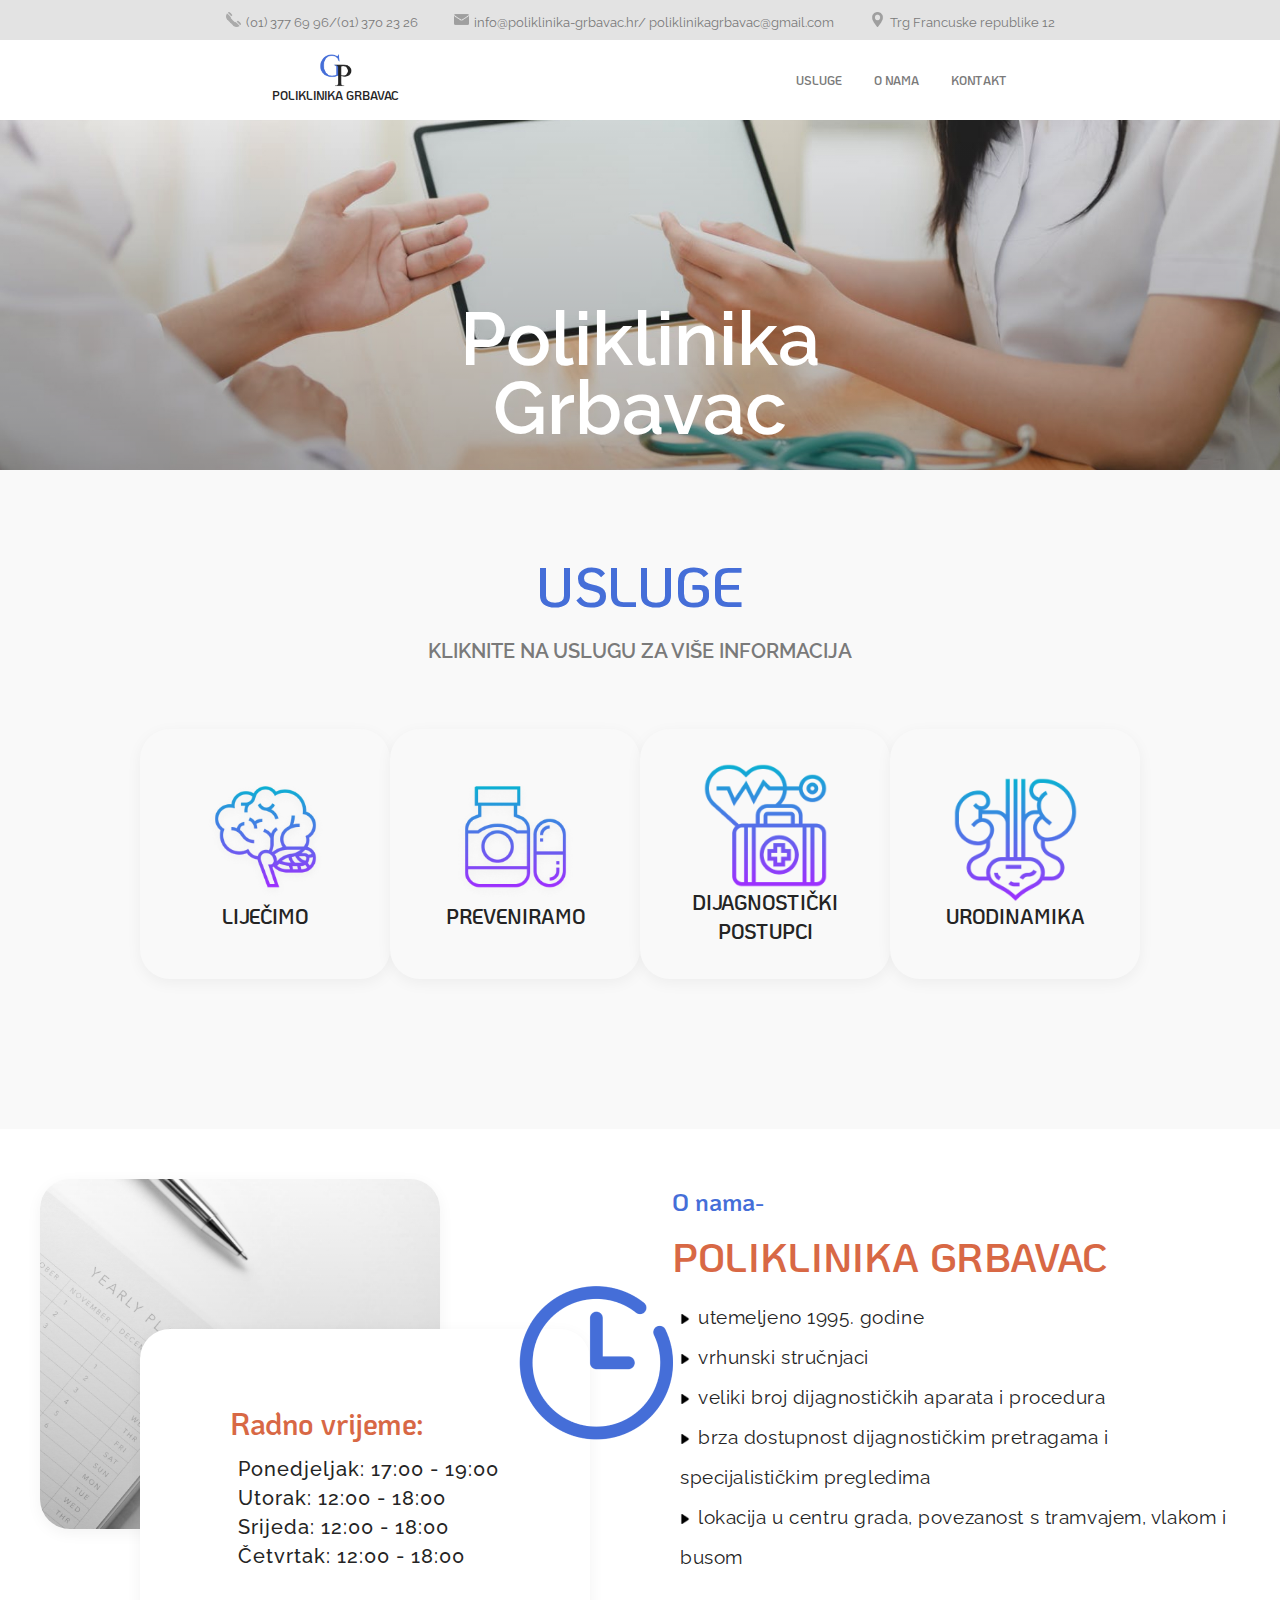
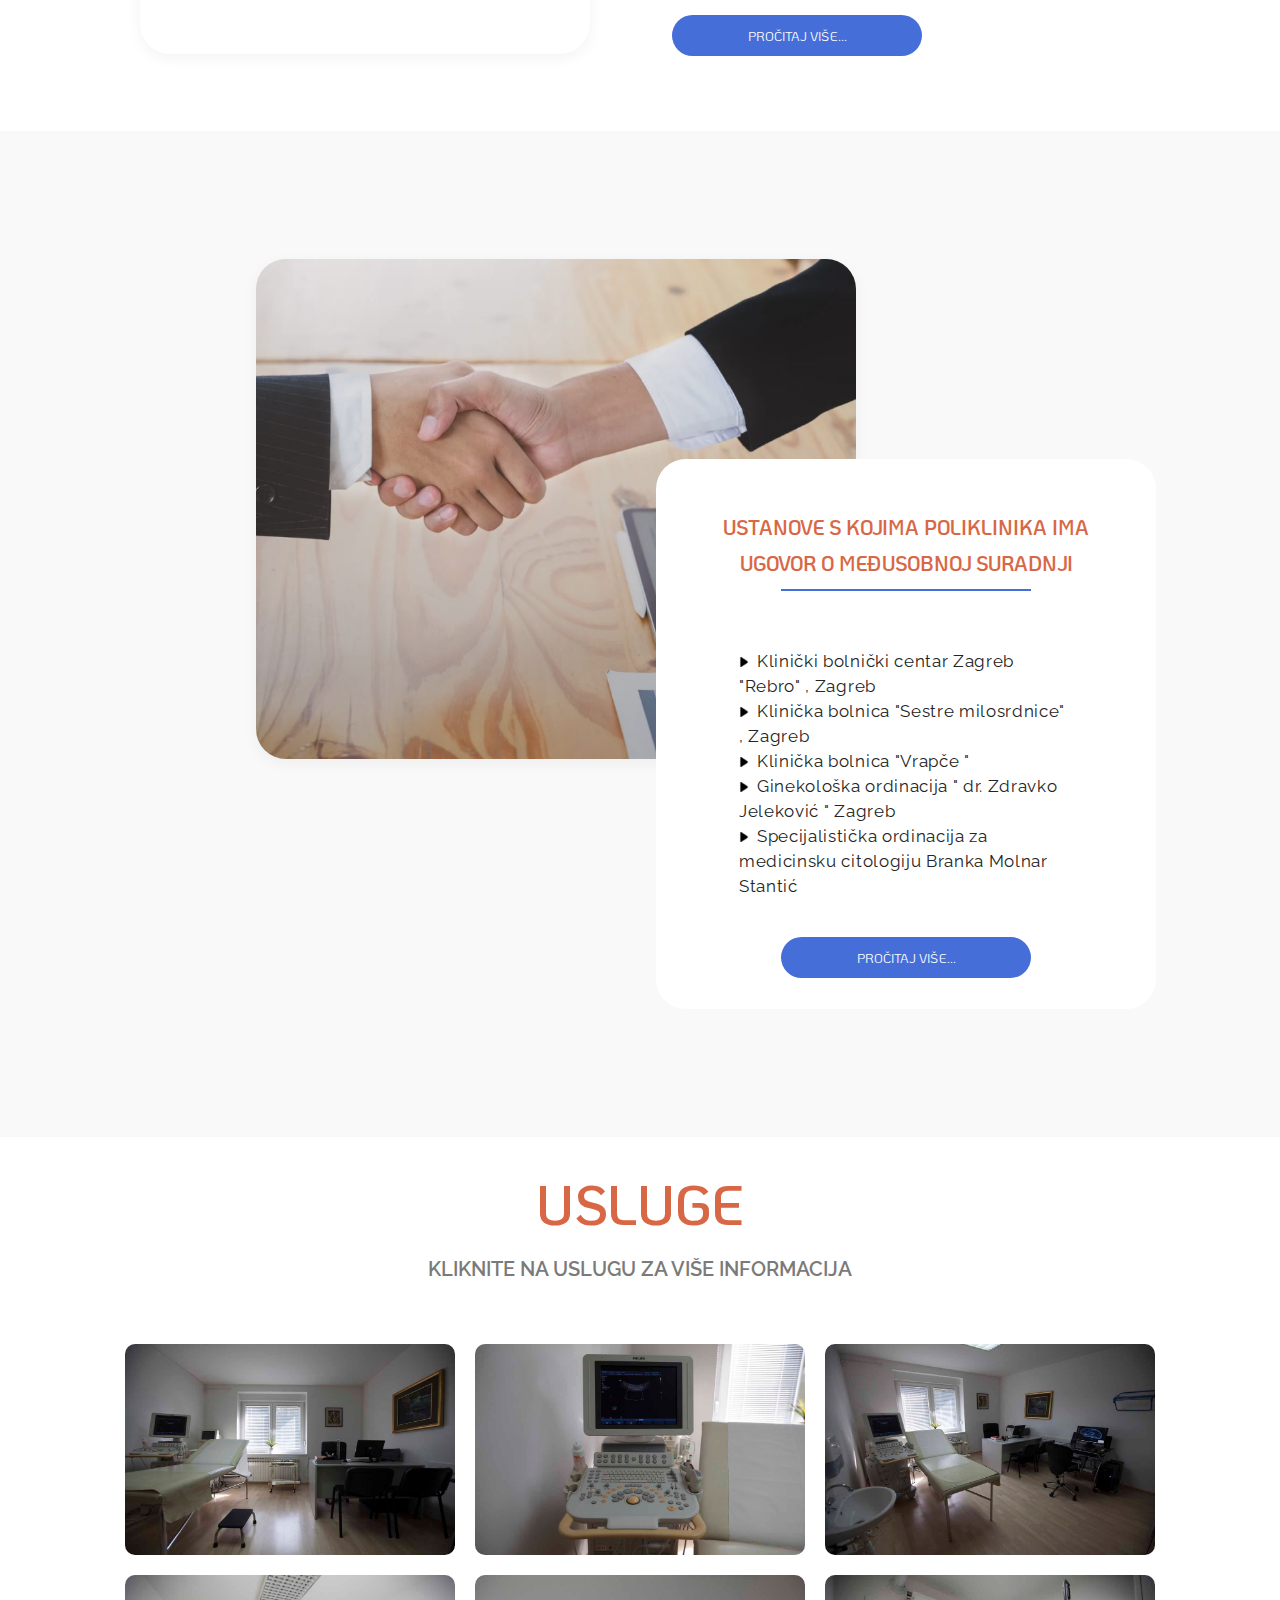
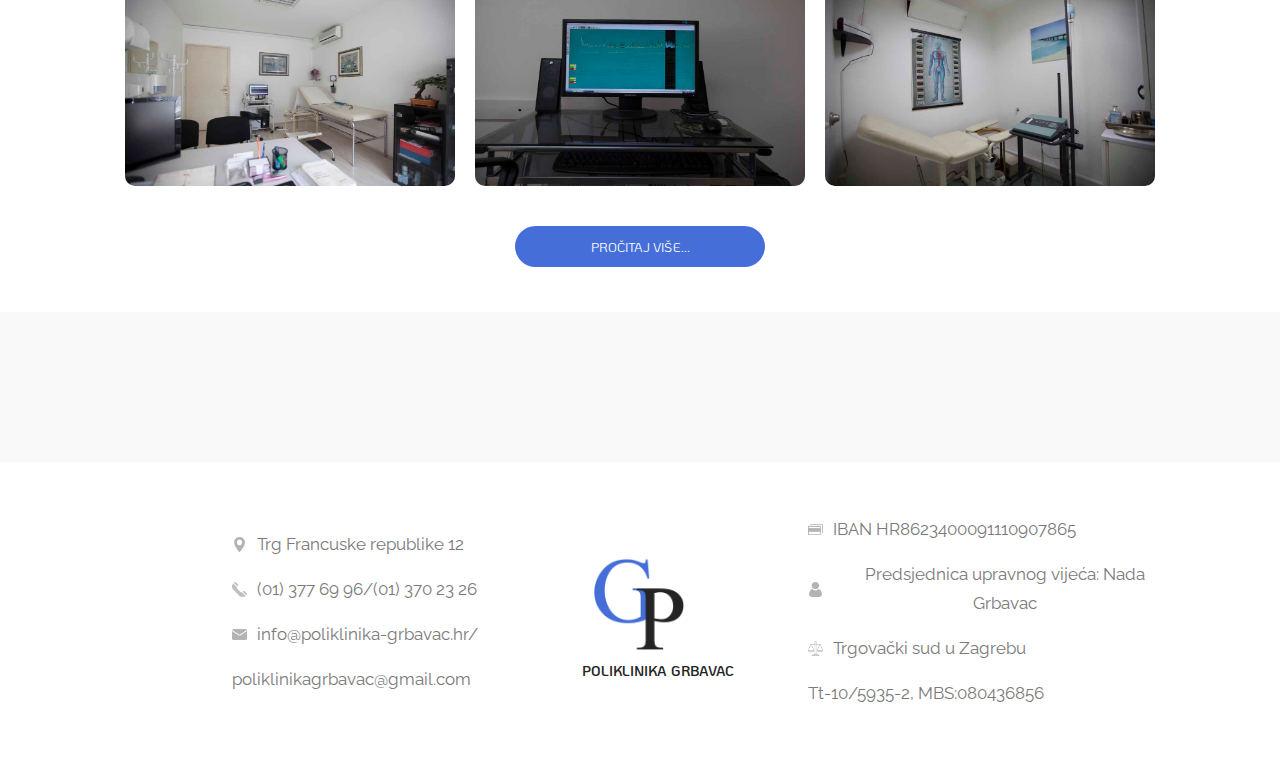
==== index.html @ a42f1a09 "Cijela web stranica" ====
<!DOCTYPE html>
<html>
<head>
	<title>Poliklinika Grbavac</title>
	<meta charset="UTF-8">
    <link rel="stylesheet" type="text/css" href="css/style.css">
    <link rel="shortcut icon" type="image/png" href="slike/ikone/logocolor.png">
    <meta name="viewport" content="width=device-width, initial-scale=1.0">
    <meta http-equiv="X-UA-Compatible" content="ie=edge">
</head>
<body>
	<div class="container">
		<div class="infonav">
		  <p><img src="slike/ikone/phone.png">(01) 377 69 96/(01) 370 23 26</p>
		  <p><img src="slike/ikone/mail.png">info@poliklinika-grbavac.hr/ poliklinikagrbavac@gmail.com</p>
		  <p><img src="slike/ikone/lokacija.png">Trg Francuske republike 12</p>
		</div>

		<div id="navbar" class="navbar">
			<div class="middle">
				<a class="left" href="index.html"><img src="slike/ikone/logocolor.png"></br>POLIKLINIKA GRBAVAC</a>
				<div class="begone">
					<a class="right" href="Kontakt.php">KONTAKT</a>
					<a class="right" href="O nama.html">O NAMA</a>
					<a class="right" href="Usluge.html">USLUGE</a>
				</div>
				<div id="hamburger">
				<a onclick="openNav()">&#9776;</span></a>
			</div>
		  	</div>
		</div>

		<div id="myNav" class="overlay">
			<a href="javascript:void(0)" class="closebtn" onclick="closeNav()">&times;</a>
			<div class="overlay-content">
				<a class="down" href="Usluge.html">USLUGE</a>
				<a class="down" href="O nama.html">O NAMA</a>
				<a class="down" href="Kontakt.html">KONTAKT</a>

				<div class="infonav-mob">
					<p><img src="slike/ikone/phone.png">(01) 377 69 96/(01) 370 23 26</p>
					<p><img src="slike/ikone/mail.png">info@poliklinika-grbavac.hr/ poliklinikagrbavac@gmail.com</p>
					<p><img src="slike/ikone/lokacija.png">Trg Francuske republike 12</p>
				</div>
			</div>
		</div>


		<div class="header">
			<p> Poliklinika</br> Grbavac</p>
		</div>

		<div class="usluge">
			<div class="text1">
			<h3>USLUGE</h3>
			<h2> KLIKNITE NA USLUGU ZA VIŠE INFORMACIJA</h2>
			</div>
			<div class="usluge-boxes">
				<a href="Usluge.html">
					<div class="box1 lijecimo toggle">
						<img src="slike/ikone/mozak.png">
						<h1>LIJEČIMO</h1>
					</div>
				</a>
				<a href="Usluge.html">
					<div class="box1 preveniramo toggle2">
						<img src="slike/ikone/lijek.png">
						<h1>PREVENIRAMO</h1>
					</div>
				</a>
				<a href="Usluge.html">
					<div class="box1 dpostupci toggle3">
						<img src="slike/ikone/srce.png">
						<h1>DIJAGNOSTIČKI</br> POSTUPCI</h1>
					</div>
				</a>
				<a href="Usluge.html">
					<div class="box1 urodinamika toggle4">
						<img src="slike/ikone/mjehur.png">
						<h1>URODINAMIKA</h1>
					</div>
				</a>
			</div>
		</div>

		<div class="onama">
			<div class="boxo-left">
				<div class="slikao">
				</div>
				<div class="texto">
					<h2>Radno vrijeme:</h2>
					<p>Ponedjeljak: 17:00 - 19:00</br>
						Utorak: 12:00 - 18:00</br>
						Srijeda: 12:00 - 18:00</br>
						Četvrtak: 12:00 - 18:00
					</p>

				</div>
				<div class="ikonao">
					<img src="slike/ikone/sat.png">
				</div>
			</div>

			<div class="boxo-right">
				<h2>O nama-</h2>
				<h3>POLIKLINIKA GRBAVAC</h3>
				<p> <img src="slike/lista.png">utemeljeno 1995. godine </br>
					<img src="slike/lista.png">vrhunski stručnjaci </br>
					<img src="slike/lista.png">veliki broj dijagnostičkih aparata i procedura </br>
					<img src="slike/lista.png">brza dostupnost dijagnostičkim pretragama i specijalističkim pregledima </br>
					<img src="slike/lista.png">lokacija u centru grada, povezanost s tramvajem, vlakom i busom
				</p>
				<a href="O nama.html"><button type="button" class="button">PROČITAJ VIŠE...</button></a>

			</div>
		</div>

		<div class="ustanove">
			<div class="slikau">
			</div>

			<div class="textu">
				<h3>USTANOVE S KOJIMA POLIKLINIKA IMA UGOVOR O MEĐUSOBNOJ SURADNJI</h3>
				<hr>
				<p> <img src="slike/lista.png">Klinički bolnički centar Zagreb "Rebro" , Zagreb </br>
					<img src="slike/lista.png">Klinička bolnica "Sestre milosrdnice" , Zagreb </br>
					<img src="slike/lista.png">Klinička  bolnica  "Vrapče " </br>
					<img src="slike/lista.png">Ginekološka ordinacija " dr. Zdravko Jeleković " Zagreb</br>
					<img src="slike/lista.png">Specijalistička ordinacija za medicinsku citologiju Branka Molnar Stantić</br>
				</p>
				<div class="odi">
				<a href="O nama.html#anustanove"><button type="button" class="button">PROČITAJ VIŠE...</button></a>
				</div>
			</div>
		</div>

		<div class="galerija">
			<div class="textg">
			<h3>USLUGE</h3>
			<h2>KLIKNITE NA USLUGU ZA VIŠE INFORMACIJA</h2>
			</div>
			<div class="slikeg">
				<img src="slike/1.jpg">
				<img src="slike/2.jpg">
				<img src="slike/3.jpg">
				<img src="slike/4.jpg">
				<img src="slike/5.jpg">
				<img src="slike/6.jpg">
			</div>
			<div class="buttong">
				<a href="O nama.html#anchor1"><button type="button" class="button">PROČITAJ VIŠE...</button></a>
			</div>
		</div>


		<div class="footer">
			<div class="empty"></div>
			<div class="fottext1">
				<p><img src="slike/ikone/lokacija.png">Trg Francuske republike 12</p>
				<p><img src="slike/ikone/phone.png">(01) 377 69 96/(01) 370 23 26 </p>
				<p><img src="slike/ikone/mail.png">info@poliklinika-grbavac.hr/</p>
				<p>poliklinikagrbavac@gmail.com </p>
			</div>
			<div class="fotlogo">
				<img src="slike/ikone/logocolor.png">
				<h2>POLIKLINIKA GRBAVAC</h2>
			</div>
			<div class="fottext2">
				<p><img src="slike/ikone/kartica.png">IBAN  HR8623400091110907865 </p>
				<p><img src="slike/ikone/osoba.png">Predsjednica upravnog vijeća: Nada Grbavac </p>
				<p><img src="slike/ikone/vaga.png">Trgovački sud u Zagrebu</p>
				<p>Tt-10/5935-2, MBS:080436856 </p>
			</div>
		</div>

	</div>

	<script src="js/js.js"></script>
</body>
</html>
---- css/style.css ----
@import url('https://fonts.googleapis.com/css?family=KoHo:600|Raleway:400,500,600&display=swap');


/* http://meyerweb.com/eric/tools/css/reset/ 
   v2.0 | 20110126
   License: none (public domain)
*/


html, body, div, span, applet, object, iframe,
h1, h2, h3, h4, h5, h6, p, blockquote, pre,
a, abbr, acronym, address, big, cite, code,
del, dfn, em, img, ins, kbd, q, s, samp,
small, strike, strong, sub, sup, tt, var,
b, u, i, center,
dl, dt, dd, ol, ul, li,
fieldset, form, label, legend,
table, caption, tbody, tfoot, thead, tr, th, td,
article, aside, canvas, details, embed, 
figure, figcaption, footer, header, hgroup, 
menu, nav, output, ruby, section, summary,
time, mark, audio, video {
	margin: 0;
	padding: 0;
	border: 0;
	font-size: 100%;
	font: inherit;
	vertical-align: baseline;
}
/* HTML5 display-role reset for older browsers */
article, aside, details, figcaption, figure, 
footer, header, hgroup, menu, nav, section {
	display: block;
}
body {
	line-height: 1;
}
ol, ul {
	list-style: none;
}
blockquote, q {
	quotes: none;
}
blockquote:before, blockquote:after,
q:before, q:after {
	content: '';
	content: none;
}
table {
	border-collapse: collapse;
	border-spacing: 0;
}

*{
    box-sizing:border-box;
}

h1, h2, h3, h4{
    font-family: 'Bitter', serif;
}

body{
    font-family: 'Roboto', sans-serif; 
    background-color: #F9F9F9;
}

html{
	cursor: url("../slike/ikone/cursornar.png"),auto;
	min-height:100%;
	scroll-behavior: smooth !important;

}

.container{
	margin: 0 auto;
	width:100%;
	background-color: #F9F9F9;
	max-width: 2200px;
}

.infonav {
	overflow: hidden;
	background-color: #E3E3E3;
	height:40px;
	text-align:center;
	padding-top:5px;
	display:flex;
	flex-direction:row;
	justify-content: center;
	align-items:center;

}

.infonav p {
	float: center;
	color: #7A7A7A;
	text-align: center;
	text-decoration: none;
	font-family: Raleway;
	font-style: normal;
	font-weight: normal;
	font-size: 13px;
	line-height: 21px;
	margin-right:10px;
}
.infonav img{
	width:15px;
	height:15px;
	margin-right:5px;
	margin-left:10px;
}


#navbar {
	overflow: hidden;
	background-color: #FFFF;
	height: 80px;
	display:flex;
	flex-direction:row;
	justify-content: center;
}

#navbar img{
	width: 40px;
	height:40px;
}

#navbar a {
	float: right;
	display: block;
	color: #7A7A7A;
	text-align: center;
	padding: 10px 16px;
	text-decoration: none;
	font-size: 12px;
	font-family: KoHo;
	font-style: normal;
	font-weight: 600;
	line-height: 21px;

}
#navbar .left{
	float:left;
	color: #242424;
	font-family: KoHo;
	font-style: normal;
	font-weight: 600;
	font-size: 12px;
	line-height: 10px;
	margin:auto;
}
#navbar .right{
padding-top: 30px;
}

#navbar a:hover {
  color: black;
}

#navbar a.active {
  background-color: #4CAF50;
  color: white;
}

.icon {
  display: none;
  color:black;
}

.sticky {
  position: fixed;
  top: 0;
  width: 100%;
  z-index: 4;
}

.middle{
	width:60%;
	justify-content:center;
}

	.overlay {
	height: 100%;
	width: 100%;
	display: none;
	position: fixed;
	z-index: 5;
	top: 0;
	left: 0;
	background-color: rgb(255,255,255, 0.9);
}

.overlay-content {
	position: relative;
	top: 15%;
	width: 100%;
	text-align: center;
	margin-top: 30px;
}

.overlay-content a, p {
	padding: 8px;
	text-decoration: none;
	color: rgb(0, 0, 0, 0.8);
	display: block;
	transition: 0.3s;
	font-family: KoHo;
	font-style: normal;
	font-weight: 600;
	text-align: center;
}

.down{
	font-size: 35px;
	line-height: 35px;
}

.up{
	margin-bottom: 30px;
	font-size: 15px;
	line-height: 35px;

}
.infonav-mob{
	width:60%;
	position: absolute;
	top: 250px;
	right: 50px;
	text-align: left;
}
.infonav-mob p{
	float: center;
	color: #7A7A7A;
	text-align: left;
	text-decoration: none;
	font-family: Raleway;
	font-style: normal;
	font-weight: normal;
	font-size: 13px;
	line-height: 15px;
	margin-right:10px;
}

.infonav-mob img{
	width: 15px;
	height: 15px;
}

.overlay img{
	width:40px;
	height:40px;
}


.overlay a:hover, .overlay a:focus {
	color: rgb(0, 0, 0, 1);
}

.overlay .closebtn {
	position: absolute;
	top: 20px;
	right: 45px;
	font-size: 30px;
	color: rgb(0, 0, 0, 0.8);
}

.overlay .hamburger {
	position: absolute;
	top: 20px;
	right: 45px;
	font-size: 60px;
}

#hamburger{
	display:none;
}


.header{
	display: flex;
	height:350px;
	background-repeat: no-repeat;
	background-position: center;
	background-size: cover;
	background-image: linear-gradient(rgba(255,0,0,0), rgba(0, 0, 0, 0.25)), url("../slike/header.jpg");
	justify-content:center;
}

.header p{
	display: flex;
	font-family: Raleway;
	font-style: normal;
	font-weight: 600;
	font-size: 75px;
	line-height: 92.5%;
	/* or 93px */
	align-items:flex-end;
	text-align: center;
	color: #FFFFFF;
	margin-bottom: 20px;
}

.box1{
	display:flex;
	flex-direction: column;
	justify-content: center;
	width:250px;
	height: 250px;
	background-color: #F9F9F9;
	background: #F9F9F9;
	box-shadow: 0px 4px 15px rgba(0, 0, 0, 0.05);
	border-radius: 30px; 
	align-items: center;
	transition: transform .2s;
}

.box1:hover {
  -ms-transform: scale(1.3); /* IE 9 */
  -webkit-transform: scale(1.3); /* Safari 3-8 */
  transform: scale(1.3); 
}
.usluge-boxes{
	display:flex;
	flex-direction:row;
	justify-content: center;
	flex-wrap: wrap;
}
.text1{
	width:90%;
	margin: 5%	auto;
	max-width:1100px;
	display:flex;
	flex-direction: column;
	text-align: center;

}
.usluge h3{
	font-family: KoHo;
	font-style: normal;
	font-weight: 600;
	font-size: 55px;
	line-height: 104px;
	color: #456ED8;
}

.usluge h2{
	font-family: Raleway;
	font-style: normal;
	font-weight: 600;
	font-size: 20px;
	line-height: 137%;
	color: #7A7A7A;
}

.usluge img{
	width:125px;
	height:125px;
}

.usluge h1{
	font-family: KoHo;
	font-style: normal;
	font-weight: 600;
	font-size: 20px;
	line-height: 29px;
	color: #242424;
	text-align: center;
}

.onama{
	display:flex;
	flex-direction:row;
	justify-content: center;
	background-color: #FFFF;
	margin-top:150px;
	padding-top:50px;
	padding-bottom:45px; 
	flex-wrap: wrap;
}

.boxo-left{
	display:grid;
	grid-template-columns: 100px 300px 75px 75px 75px;
	grid-template-rows: 100px 50px 200px 125px;
	width:50%;
	text-align: right;
	float:center;
	justify-content: center;
}

.slikao{
	display:grid;
	background-repeat: no-repeat;
	background-position: center;
	background-size: cover;
	background-image: linear-gradient(rgba(255,0,0,0), rgba(0, 0, 0, 0.20)), url("../slike/slikao.png");
	grid-column-start: 1;
	grid-column-end: 3;
	grid-row-start: 1;
	grid-row-end: 4;
	z-index: 1;
	border-radius: 30px; 
	box-shadow: 0px 4px 15px rgba(0, 0, 0, 0.05);
}

.texto{
	display:grid;
	grid-column-start: 2;
	grid-column-end: 5;
	grid-row-start: 3;
	grid-row-end: 5;
	z-index: 2;
	background-color: #FFFF;
	border-radius: 30px; 
	box-shadow: 0px 4px 15px rgba(0, 0, 0, 0.05);
	text-align: center;

}
.texto h2{
	font-family: KoHo;
	font-style: normal;
	font-weight: 600;
	font-size: 30px;
	line-height: 10px;
	color: #D86845;
	margin-top: 20%;
	text-align: left;
	margin-left:20%;
}

.texto p{
	font-family: Raleway;
	font-style: normal;
	font-weight: 500;
	font-size: 20px;
	line-height: 29px;
	letter-spacing: 0.05em;
	color: #242424;
	text-align: left;
	margin-left:20%;
	margin-bottom:13%;
}

.ikonao{
	display:grid;
	grid-column-start: 4;
	grid-column-end: 6;
	grid-row-start: 2;
	grid-row-end: 4;
	z-index: 3;
}

.boxo-right{
	width:45%;

}

.boxo-right p{
	font-family: Raleway;
	font-style: normal;
	font-weight: normal;
	text-align: left;
	font-size: 19px;
	line-height: 40px;
	/* or 200% */
	letter-spacing: 0.03em;
	color: #242424;
}

.boxo-right h2{
	font-family: KoHo;
	font-style: normal;
	font-weight: 600;
	font-size: 25px;
	line-height: 45px;
	color: #456ED8;
}

.boxo-right h3{
	font-family: KoHo;
	font-style: normal;
	font-weight: 600;
	font-size: 40px;
	line-height: 65px;
	color: #D86845;

}

.boxo-right img{
	width:10px;
	height:10px;
	margin-right:8px;
}

.usluge a{
	text-decoration: none;
}

.button{
	background-color: #456ED8;
	width: 250px;
	border-radius: 50px;
	border: none;
	color: white;
	padding: 8px 10px;
	text-align: center;
	text-decoration: none;
	display: inline-block;
	font-size: 16px;
	margin: 30px auto;
	cursor: pointer;
	font-family: KoHo;
	font-style: normal;
	font-weight: 400;
	font-size: 13px;
	line-height: 25px;
}


.ustanove{
	display:grid;
	grid-template-columns: 400px 200px 300px;
	grid-template-rows: 200px 300px 250px;
	width:60%;
	float:center;
	text-align: left;
	align-self: left;
	margin:10% auto;
}

.odi{
	display:flex;
	align-items:center;
	width:100%;
	justify-content:center;
	
}

.boja p{
	color:rgba(255, 255, 255, 0.8);;
	font-family: KoHo;
	font-style: normal;
	font-weight: 600;
	font-size: 20px;
	line-height: 26px;
	align-items:left;
	text-align:left;
	padding-left:0px;

}

.slikau{
	display:grid;
	background-repeat: no-repeat;
	background-position: center;
	background-size: cover;
	background-image: linear-gradient(rgba(255,0,0,0), rgba(0, 0, 0, 0.20)), url("../slike/suradnja.png");
	grid-column-start: 1;
	grid-column-end: 3;
	grid-row-start: 1;
	grid-row-end: 3;
	z-index: 1;
	border-radius: 30px; 
	box-shadow: 0px 4px 15px rgba(0, 0, 0, 0.05);
}
.textu{
	grid-column-start: 2;
	grid-column-end: 4;
	grid-row-start: 2;
	grid-row-end: 4;
	z-index: 1;
	background-color: #FFFF;
	border-radius: 30px;
}
.textu img{
	width:10px;
	height:10px;
	margin-right:8px;
}

.textu h3{
	font-family: KoHo;
	font-style: normal;
	font-weight: 600;
	font-size: 20px;
	line-height: 36px;
	text-align: center;
	color: #D86845;
	margin: 10% 10% 0px 10%;
}

.textu p{
	font-family: Raleway;
	font-style: normal;
	font-weight: normal;
	font-size: 17px;
	line-height: 25px;
	letter-spacing: 0.04em;
	text-align: left;
	margin: 10% 15% 0px 15%;
	color: #242424;
}

hr{
	width:250px;
	border: 1.5px solid #456ED8;
}

.galerija{
	display:flex;
	flex-direction: column;
	justify-content:center;
	padding:15px;
	background-color: #FFFF;
}

.slikeg{
	display: flex;
	flex-wrap: wrap;
	justify-content:center;
}

.galerija img{
	width:350px;
	height:231px;
	border-radius: 20px;
	padding: 10px;
	transition: transform .2s;
}

.galerija img:hover {
  -ms-transform: scale(1.05); /* IE 9 */
  -webkit-transform: scale(1.05); /* Safari 3-8 */
  transform: scale(1.05); 
}

.textg {
	display:flex;
	flex-direction: column;
	justify-content:center;
	align-self: center;
	align-items: center;
	padding-bottom:50px;
}

.buttong {
	display: flex;
	justify-content:center;
}

.galerija h3{
	font-family: KoHo;
	font-style: normal;
	font-weight: 600;
	font-size: 55px;
	line-height: 104px;
	color: #D86845;
}

.galerija h2{
	font-family: Raleway;
	font-style: normal;
	font-weight: 600;
	font-size: 20px;
	line-height: 137%;
	color: #7A7A7A;

}

.kontakt{
	display: flex;
	flex-direction: row;
	height:auto;
	width:100%;
	justify-content:center;
	margin: 70px 0px;
}

.com1{
	display: flex;
	flex-direction: row;
	background-color: rgb(216, 104, 69, 0.80);
	color:white;
	width:40%;
	align-items: right;
	justify-content:right;
}

.blank{
	width:50%;
}

.ostalo{
	width:150%;
	display: flex;
	flex-direction: column;
	justify-content:center;
	height:auto;
}

.com1 h3{
	font-family: KoHo;
	width:65%;
	font-style: normal;
	font-weight: 600;
	font-size: 25px;
	line-height: 39px;
	color: #FFFFFF;
}

.com2 p{
	font-family: KoHo;
	font-style: normal;
	font-weight: 600;
	font-size: 18px;
	line-height: 29px;
	color: rgba(255, 255, 255, 0.8);
}

.com2{
	display: flex;
	width:60%;
	flex-direction: row;
	background-color: white;
	font-family: Raleway;
	font-style: normal;
	font-weight: normal;
	font-size: 15px;
	line-height: 40px;
	letter-spacing: 0.05em;
	color: #242424;
	justify-content:center;
}

.unes1{
	width:30%;
	display: flex;
	flex-direction: column;
	justify-content:center;
	align-items: center;
}

.unes2{
	width:35%;
	display: flex;
	flex-direction: column;
	justify-content:center;
	align-items: center;
}

.unes3{
	width:35%;
	display: flex;
	flex-direction: column;
	justify-content:center;
	align-items: center;
}

.unes4{
	width:10%;
	min-width: 20px;
	display: flex;
	justify-content:center;
	align-items: flex-end;
}

.unes4 img{
	width:10px;
	height:10px;
}

input[type=text], select, textarea {
  width: 80%;
  padding: 10px;
  border: 0px;
  border-radius: 20px;
  box-sizing: border-box;
  margin-top: 6px;
  margin-bottom: 8px;
  resize: vertical;
  background-color: rgba(216, 104, 69, 0.2);
}

.button2{
	background-color: #D86845;
	width: 50px;
	border-radius: 50px;
	border: none;
	color: white;
	padding: 8px 10px;
	text-align: center;
	text-decoration: none;
	display: inline-block;
	margin: 30px auto;
	cursor: pointer;
}

.footer{
	width:100%;
	height:300px;
	background-color:#FFFF;
	display: flex;
	flex-direction: row;
	justify-content:center;
	align-items: center;
	margin-top: 150px;
	flex-wrap: wrap;
}

.footer p{
	font-family: Raleway;
	font-style: normal;
	font-weight: normal;
	font-size: 17px;
	line-height: 29px;
	display: flex;
	align-items: center;
	color: #7A7A7A;
}

.footer img {
	width:15px;
	height:15px;
	margin-right:10px;
}

.fottext1{
	display:flex;
	flex-direction: column;
	justify-content:center;
	align-self: center;
	align-items: left;
	width:25%;
}

.empty{
	width:10%;
}

.fottext2{
	width:30%;
}
.fotlogo img{
	width:115px;
	height:115px;
}

.fotlogo h2{
	font-size: 14px;
	color: #242424;
	font-family: KoHo;
	font-style: normal;
	font-weight: 600;
}

.fotlogo{
	width:20%;
	align-items: center;
	padding-left:3%;
}

@media screen and (max-width: 1200px) {
	 .onama{
  	display:flex;
  	flex-direction: column;
  	background-color: #F9F9F9;
  	width:100%;
  }

  .boxo-left{
  	display:grid;
  	background-repeat: no-repeat;
	background-position: center;
	background-size: cover;
	background-image: linear-gradient(rgba(255,0,0,0), rgba(0, 0, 0, 0.20)), url("../slike/slikao.png");
	grid-template-columns: 10% 20% 40% 20% 10% ;
	grid-template-rows: 10% 10% 10% 60% 10%;
	width:100%;
	text-align: right;
	height:600px;
	margin-left:0px;
	border-radius: 0px;

  }
  .slikao{
	display:none;
}
	
	.boxo-left img{
		width: 125px;
		height:125px;
	}

.texto{
	display:grid;
	grid-column-start: 2;
	grid-column-end: 5;
	grid-row-start: 3;
	grid-row-end: 6;
	z-index: 2;
	background-color: #FFFF;
	border-radius: 30px; 
	box-shadow: 0px 4px 15px rgba(0, 0, 0, 0.05);
	text-align: center;
	height: 400px;

}
.texto h2{
	font-family: KoHo;
	font-style: normal;
	font-weight: 600;
	font-size: 30px;
	line-height: 10px;
	color: #D86845;
	margin-top: 20%;
	text-align: left;
	margin-left:20%;
}

.texto p{
	font-family: Raleway;
	font-style: normal;
	font-weight: 500;
	font-size: 20px;
	line-height: 29px;
	letter-spacing: 0.05em;
	color: #242424;
	text-align: left;
	margin-left:20%;
	margin-bottom:13%;
}

.ikonao{
	display:grid;
	grid-column-start: 3;
	grid-column-end: 4;
	grid-row-start: 2;
	grid-row-end: 4;
	z-index: 3;
}

.boxo-right{
	display: flex;
	flex-direction: column;
	margin:50px auto;
	justify-content: center;
	width:80%;
	padding: 32px;
	padding-top: 80px;
	background-color: #FFFF;
	border-radius: 30px; 
}

.ustanove{
	display:grid;
	grid-template-columns: 10% 90%;
	grid-template-rows: 10% 10% 10% 60% 10%;
	width:100%;
	text-align: center;
	align-self: center;
	background-image: linear-gradient(rgba(255,0,0,0), rgba(0, 0, 0, 0.20)), url("../slike/suradnja.png");
	border-radius: 0px 0px 0px 0px;
	margin-bottom: 150px;

}

.slikau{
	display:none;
}

.textu{
	grid-column-start: 2;
	grid-column-end: 3;
	grid-row-start: 2;
	grid-row-end: 4;
	z-index: 1;
	background-color: #FFFF;
	border-radius: 30px 0px 0px 30px;
	height:580px;

}

}


@media screen and (max-width: 800px) {

	.usluge-boxes{
		display:flex;
		flex-wrap: wrap;
		flex-direction: column;
		justify-content: center;
		margin: 60px auto;
	}
  p{
  	font-size: 12px;
  }
  h3{
  	font-size: 12px;

  }
  .navbar .left{
  	align-items: left;
  }
  .usluge{
  	display:flex;
  	flex-direction: column;
	justify-content: center;
	flex-wrap: wrap;
  }

  .onama{
  	display:flex;
  	flex-direction: column;
  	background-color: #F9F9F9;
  	width:100%;
  }

  .boxo-left{
  	display:grid;
  	background-repeat: no-repeat;
	background-position: center;
	background-size: cover;
	background-image: linear-gradient(rgba(255,0,0,0), rgba(0, 0, 0, 0.20)), url("../slike/slikao.png");
	grid-template-columns: 10% 30% 30% 30% ;
	grid-template-rows: 10% 10% 10% 60% 10%;
	width:100%;
	text-align: right;
	height:600px;
	margin-left:0px;
	border-radius: 0px;

  }
  .slikao{
	display:none;
}
	
	.boxo-left img{
		width: 125px;
		height:125px;
	}

.texto{
	display:grid;
	grid-column-start: 2;
	grid-column-end: 5;
	grid-row-start: 3;
	grid-row-end: 5;
	z-index: 2;
	background-color: #FFFF;
	border-radius: 30px 0px 0px 30px; 
	box-shadow: 0px 4px 15px rgba(0, 0, 0, 0.05);
	text-align: center;
	height: 400px;

}
.texto h2{
	font-family: KoHo;
	font-style: normal;
	font-weight: 600;
	font-size: 30px;
	line-height: 10px;
	color: #D86845;
	margin-top: 20%;
	text-align: left;
	margin-left:20%;
}

.texto p{
	font-family: Raleway;
	font-style: normal;
	font-weight: 500;
	font-size: 20px;
	line-height: 29px;
	letter-spacing: 0.05em;
	color: #242424;
	text-align: left;
	margin-left:20%;
	margin-bottom:13%;
}

.ikonao{
	display:grid;
	grid-column-start: 3;
	grid-column-end: 4;
	grid-row-start: 2;
	grid-row-end: 4;
	z-index: 3;
}

.boxo-right{
	width:100%;
	padding: 32px;
	padding-top: 120px;
	background-color: #FFFF;
}


.ustanove{
	display:grid;
	grid-template-columns: 10% 90%;
	grid-template-rows: 10% 10% 10% 60% 10%;
	width:100%;
	text-align: center;
	align-self: center;
	background-image: linear-gradient(rgba(255,0,0,0), rgba(0, 0, 0, 0.20)), url("../slike/suradnja.png");
	border-radius: 0px 0px 0px 0px;
	margin-bottom: 150px;

}

.slikau{
	display:none;
}

.textu{
	grid-column-start: 2;
	grid-column-end: 3;
	grid-row-start: 2;
	grid-row-end: 4;
	z-index: 1;
	background-color: #FFFF;
	border-radius: 30px 0px 0px 30px;
	height:580px;

}

.kontakt{
	display: flex;
	flex-direction: column;
	height:auto;
	width:70%;
	margin:50px auto;
	justify-content:center;
}
.ostalo h5{
	color:red;	
align-items:left;
font-family: KoHo;
font-style: normal;
font-weight: 700;
font-size: 50px;
line-height: 26px;
}
.kontakt p{
color:white;	
display:flex;
align-items:left;
font-family: KoHo;
font-style: normal;
font-weight: 400;
font-size: 17px;
line-height: 26px;
}

.com1{
	display: flex;
	flex-direction: row;
	background-color: rgb(216, 104, 69, 0.80);
	color:white;
	width:100%;
	align-items: center;
	justify-content:center;
	padding:25px;
	border-radius: 25px 25px 0px 0px;
}

.blank{
	display: none;
}

.ostalo{
	width:150%;
	display: flex;
	flex-direction: column;
	justify-content:center;
}


.com2{
	display: flex;
	width:100%;
	flex-direction: column;
	background-color: white;
	font-family: Raleway;
	font-style: normal;
	font-weight: normal;
	font-size: 15px;
	line-height: 40px;
	letter-spacing: 0.05em;
	color: #242424;
	justify-content:center;
	text-align: center;
	align-items: center;
	margin:0px auto;
	border-radius: 0px 0px 25px 25px;
	padding: 50px auto;
}

.unos1{
	width:900px;
	margin-top:50px;

}

.unos2{
	width:600px;

}

.unos3{
	width:600px;

}


.unos4{
	width:600px;

}
input[type=text], select, textarea {
  width: 150px;
  padding: 10px;
  display: flex;
	flex-direction: column;
	justify-content: center;
	align-items: center;

}

.infonav{
	display:none;
}

#hamburger{
	display:block;
}

#hamburger > a {
	color:black;
	display:block;
	font-size:30px;
	text-decoration:none;
	position:absolute;
	top: 20px;
	right:60px;
	cursor:pointer;
}

.menu{
	display:none;
}

.begone{
	display:none;
}

.infonav-mob img{
	width: 15px;
	height: 15px;
}

.footer{
	display: flex;
	flex-direction: column;
	height: auto;
	justify-content: center;
	align-items: center;

}

.footer p{
	font-size: 15px;
	line-height: 10px;
}

.fottext1{
	width:100%;
	margin-top:25px;
	display: flex;
	justify-content: center;
	align-items: center;
	text-align: left;
}

.fotlogo{
	width:100%;
	margin-top:25px;
	font-size: 25px;
	display: flex;
	justify-content: center;
	flex-direction: column;
}

.fotlogo img{
	width:55px;
	height: 55px;
}

.fottext2{
	width:100%;
	margin-top:30px;
	display: flex;
	justify-content: center;
	flex-direction: column;
	align-items: center;
	text-align: left;
	margin-bottom:30px;
}

.header p{
	
	font-size: 50px;
}

}
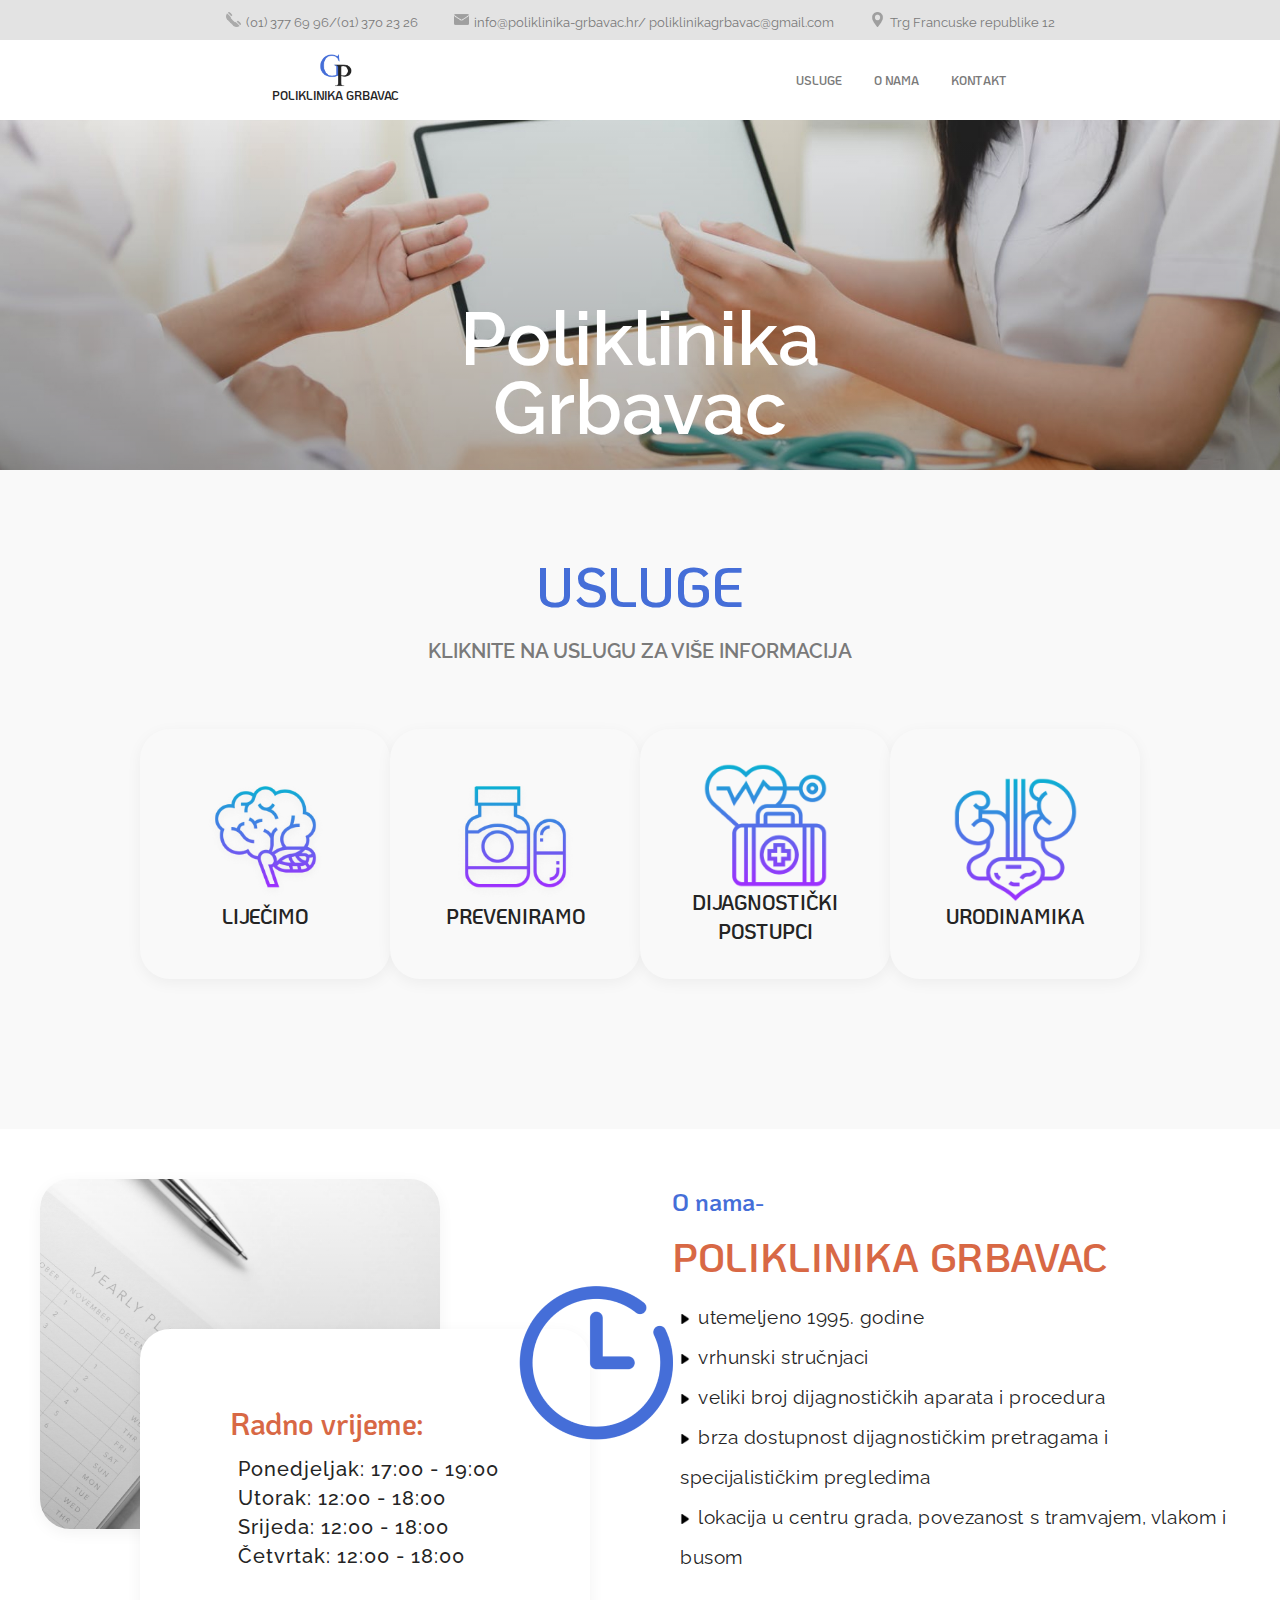
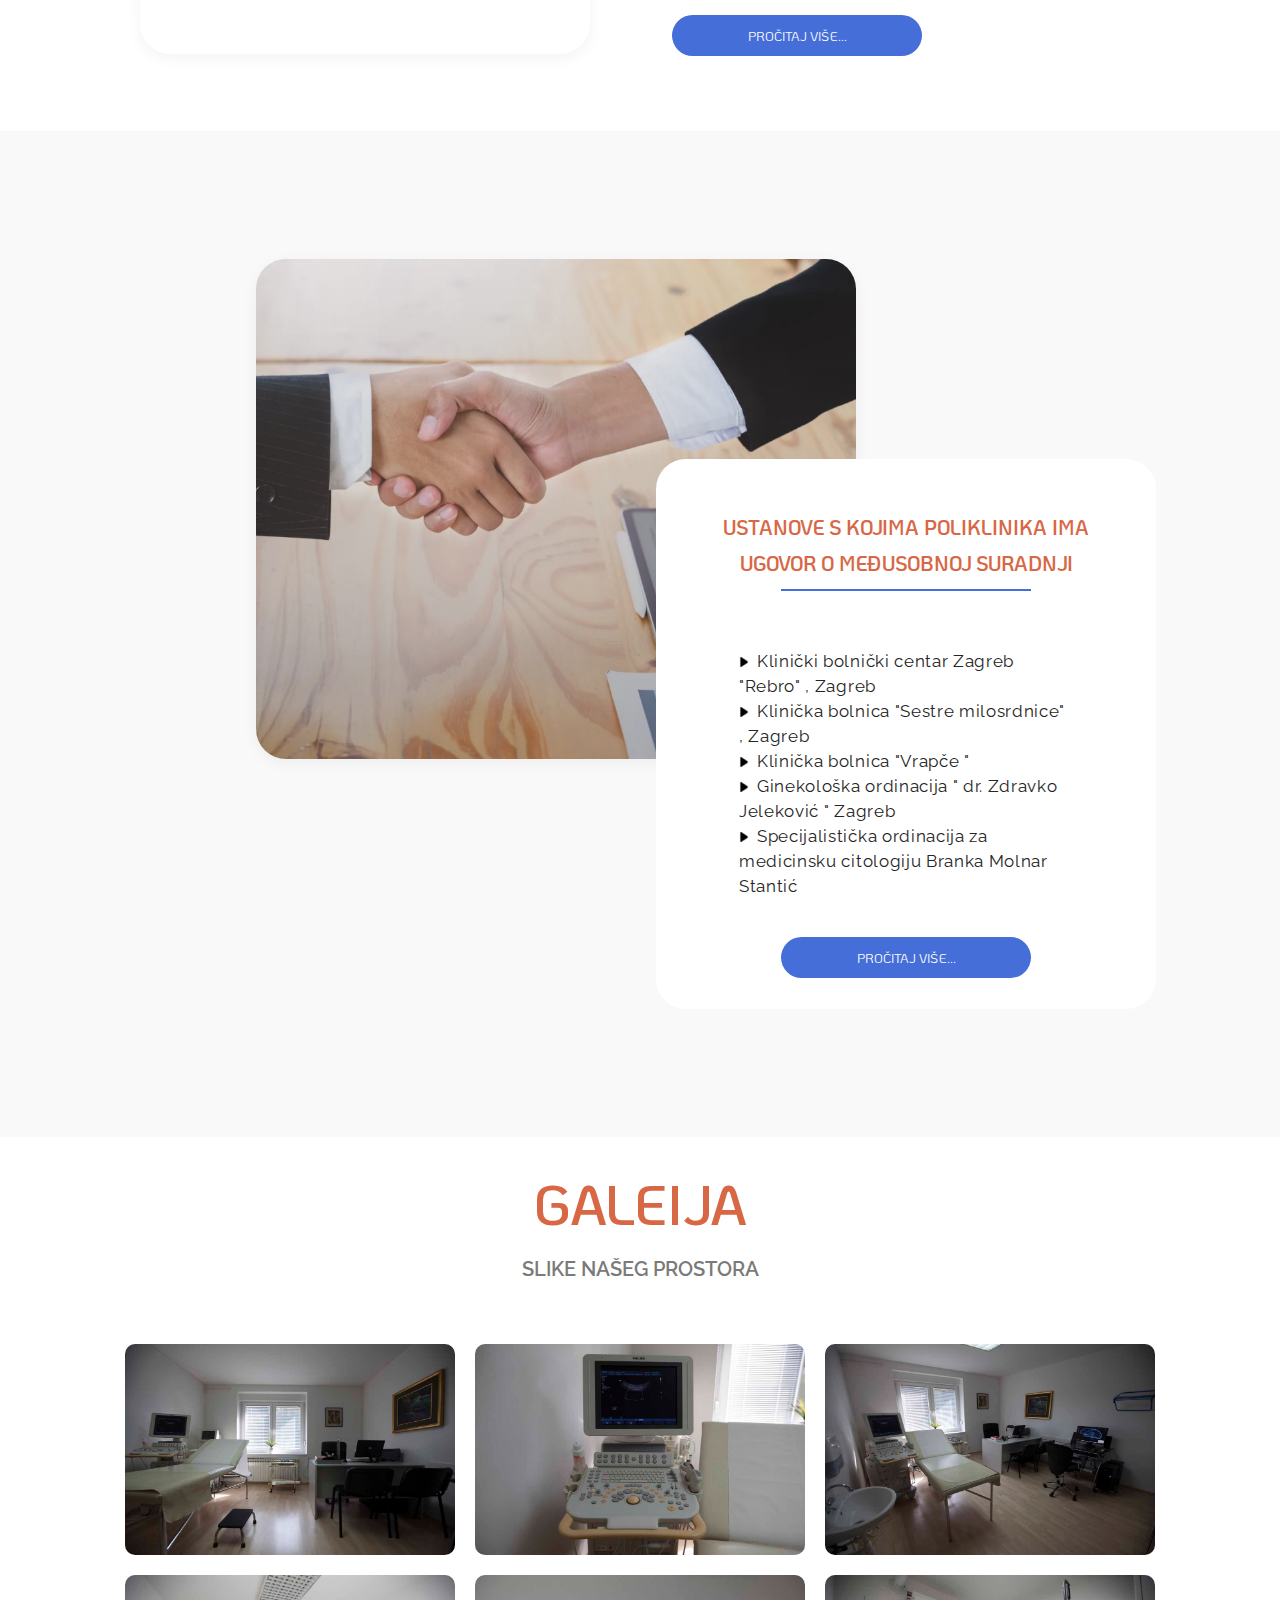
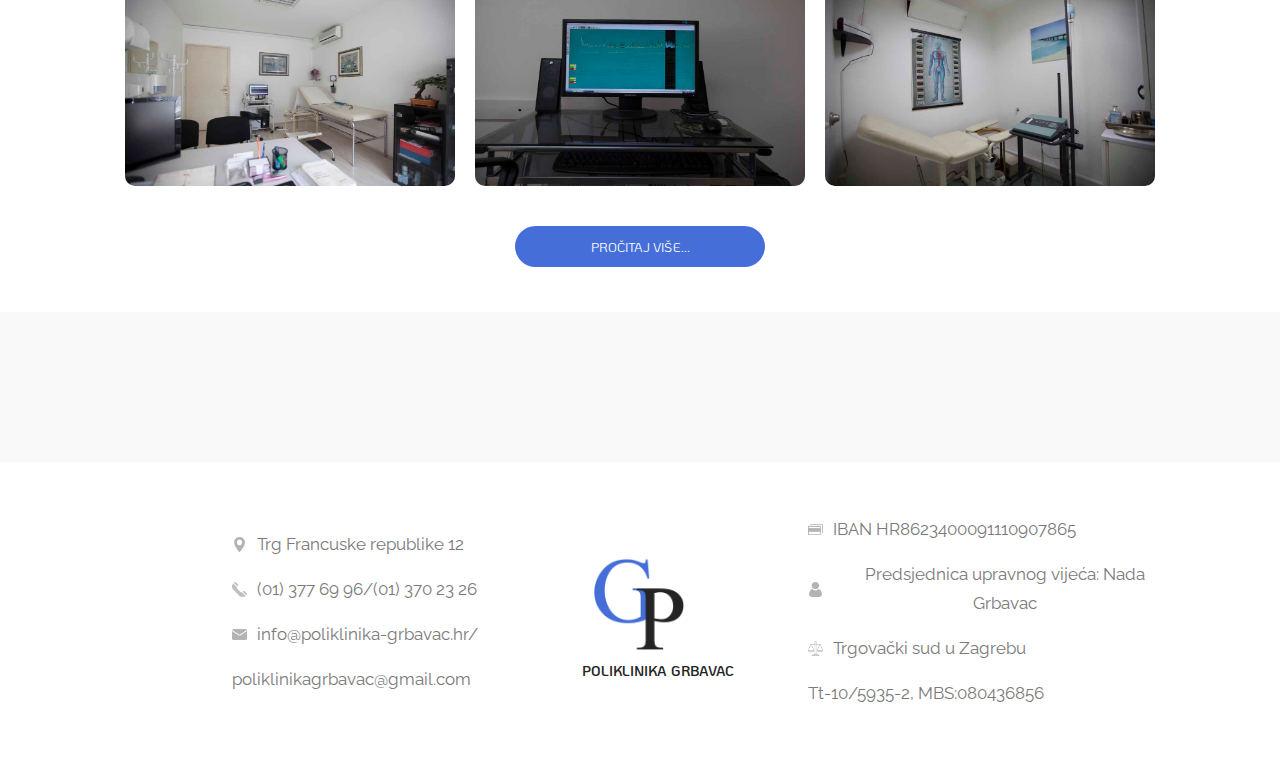
==== commit d07d14fd: "on click - phone, map, email- slikefix" ====
--- a/index.html
+++ b/index.html
@@ -1,180 +1,5 @@
-<!DOCTYPE html>
-<html>
-<head>
-	<title>Poliklinika Grbavac</title>
-	<meta charset="UTF-8">
-    <link rel="stylesheet" type="text/css" href="css/style.css">
-    <link rel="shortcut icon" type="image/png" href="slike/ikone/logocolor.png">
-    <meta name="viewport" content="width=device-width, initial-scale=1.0">
-    <meta http-equiv="X-UA-Compatible" content="ie=edge">
-</head>
-<body>
-	<div class="container">
-		<div class="infonav">
-		  <p><img src="slike/ikone/phone.png">(01) 377 69 96/(01) 370 23 26</p>
-		  <p><img src="slike/ikone/mail.png">info@poliklinika-grbavac.hr/ poliklinikagrbavac@gmail.com</p>
-		  <p><img src="slike/ikone/lokacija.png">Trg Francuske republike 12</p>
-		</div>
-
-		<div id="navbar" class="navbar">
-			<div class="middle">
-				<a class="left" href="index.html"><img src="slike/ikone/logocolor.png"></br>POLIKLINIKA GRBAVAC</a>
-				<div class="begone">
-					<a class="right" href="Kontakt.php">KONTAKT</a>
-					<a class="right" href="O nama.html">O NAMA</a>
-					<a class="right" href="Usluge.html">USLUGE</a>
-				</div>
-				<div id="hamburger">
-				<a onclick="openNav()">&#9776;</span></a>
-			</div>
-		  	</div>
-		</div>
-
-		<div id="myNav" class="overlay">
-			<a href="javascript:void(0)" class="closebtn" onclick="closeNav()">&times;</a>
-			<div class="overlay-content">
-				<a class="down" href="Usluge.html">USLUGE</a>
-				<a class="down" href="O nama.html">O NAMA</a>
-				<a class="down" href="Kontakt.html">KONTAKT</a>
-
-				<div class="infonav-mob">
-					<p><img src="slike/ikone/phone.png">(01) 377 69 96/(01) 370 23 26</p>
-					<p><img src="slike/ikone/mail.png">info@poliklinika-grbavac.hr/ poliklinikagrbavac@gmail.com</p>
-					<p><img src="slike/ikone/lokacija.png">Trg Francuske republike 12</p>
-				</div>
-			</div>
-		</div>
-
-
-		<div class="header">
-			<p> Poliklinika</br> Grbavac</p>
-		</div>
-
-		<div class="usluge">
-			<div class="text1">
-			<h3>USLUGE</h3>
-			<h2> KLIKNITE NA USLUGU ZA VIŠE INFORMACIJA</h2>
-			</div>
-			<div class="usluge-boxes">
-				<a href="Usluge.html">
-					<div class="box1 lijecimo toggle">
-						<img src="slike/ikone/mozak.png">
-						<h1>LIJEČIMO</h1>
-					</div>
-				</a>
-				<a href="Usluge.html">
-					<div class="box1 preveniramo toggle2">
-						<img src="slike/ikone/lijek.png">
-						<h1>PREVENIRAMO</h1>
-					</div>
-				</a>
-				<a href="Usluge.html">
-					<div class="box1 dpostupci toggle3">
-						<img src="slike/ikone/srce.png">
-						<h1>DIJAGNOSTIČKI</br> POSTUPCI</h1>
-					</div>
-				</a>
-				<a href="Usluge.html">
-					<div class="box1 urodinamika toggle4">
-						<img src="slike/ikone/mjehur.png">
-						<h1>URODINAMIKA</h1>
-					</div>
-				</a>
-			</div>
-		</div>
-
-		<div class="onama">
-			<div class="boxo-left">
-				<div class="slikao">
-				</div>
-				<div class="texto">
-					<h2>Radno vrijeme:</h2>
-					<p>Ponedjeljak: 17:00 - 19:00</br>
-						Utorak: 12:00 - 18:00</br>
-						Srijeda: 12:00 - 18:00</br>
-						Četvrtak: 12:00 - 18:00
-					</p>
-
-				</div>
-				<div class="ikonao">
-					<img src="slike/ikone/sat.png">
-				</div>
-			</div>
-
-			<div class="boxo-right">
-				<h2>O nama-</h2>
-				<h3>POLIKLINIKA GRBAVAC</h3>
-				<p> <img src="slike/lista.png">utemeljeno 1995. godine </br>
-					<img src="slike/lista.png">vrhunski stručnjaci </br>
-					<img src="slike/lista.png">veliki broj dijagnostičkih aparata i procedura </br>
-					<img src="slike/lista.png">brza dostupnost dijagnostičkim pretragama i specijalističkim pregledima </br>
-					<img src="slike/lista.png">lokacija u centru grada, povezanost s tramvajem, vlakom i busom
-				</p>
-				<a href="O nama.html"><button type="button" class="button">PROČITAJ VIŠE...</button></a>
-
-			</div>
-		</div>
-
-		<div class="ustanove">
-			<div class="slikau">
-			</div>
-
-			<div class="textu">
-				<h3>USTANOVE S KOJIMA POLIKLINIKA IMA UGOVOR O MEĐUSOBNOJ SURADNJI</h3>
-				<hr>
-				<p> <img src="slike/lista.png">Klinički bolnički centar Zagreb "Rebro" , Zagreb </br>
-					<img src="slike/lista.png">Klinička bolnica "Sestre milosrdnice" , Zagreb </br>
-					<img src="slike/lista.png">Klinička  bolnica  "Vrapče " </br>
-					<img src="slike/lista.png">Ginekološka ordinacija " dr. Zdravko Jeleković " Zagreb</br>
-					<img src="slike/lista.png">Specijalistička ordinacija za medicinsku citologiju Branka Molnar Stantić</br>
-				</p>
-				<div class="odi">
-				<a href="O nama.html#anustanove"><button type="button" class="button">PROČITAJ VIŠE...</button></a>
-				</div>
-			</div>
-		</div>
-
-		<div class="galerija">
-			<div class="textg">
-			<h3>USLUGE</h3>
-			<h2>KLIKNITE NA USLUGU ZA VIŠE INFORMACIJA</h2>
-			</div>
-			<div class="slikeg">
-				<img src="slike/1.jpg">
-				<img src="slike/2.jpg">
-				<img src="slike/3.jpg">
-				<img src="slike/4.jpg">
-				<img src="slike/5.jpg">
-				<img src="slike/6.jpg">
-			</div>
-			<div class="buttong">
-				<a href="O nama.html#anchor1"><button type="button" class="button">PROČITAJ VIŠE...</button></a>
-			</div>
-		</div>
-
-
-		<div class="footer">
-			<div class="empty"></div>
-			<div class="fottext1">
-				<p><img src="slike/ikone/lokacija.png">Trg Francuske republike 12</p>
-				<p><img src="slike/ikone/phone.png">(01) 377 69 96/(01) 370 23 26 </p>
-				<p><img src="slike/ikone/mail.png">info@poliklinika-grbavac.hr/</p>
-				<p>poliklinikagrbavac@gmail.com </p>
-			</div>
-			<div class="fotlogo">
-				<img src="slike/ikone/logocolor.png">
-				<h2>POLIKLINIKA GRBAVAC</h2>
-			</div>
-			<div class="fottext2">
-				<p><img src="slike/ikone/kartica.png">IBAN  HR8623400091110907865 </p>
-				<p><img src="slike/ikone/osoba.png">Predsjednica upravnog vijeća: Nada Grbavac </p>
-				<p><img src="slike/ikone/vaga.png">Trgovački sud u Zagrebu</p>
-				<p>Tt-10/5935-2, MBS:080436856 </p>
-			</div>
-		</div>
-
-	</div>
-
-	<script src="js/js.js"></script>
-</body>
-</html>+<!DOCTYPE html><html><head><title>Poliklinika Grbavac</title><meta charset="UTF-8"><link rel="stylesheet" type="text/css" href="css/style.css"><link rel="shortcut icon" type="image/png" href="slike/ikone/logocolor.png"><meta name="viewport" content="width=device-width, initial-scale=1.0"><meta http-equiv="X-UA-Compatible" content="ie=edge"></head><body><div class="container"><div class="infonav">
+		  <p><img src="../slike/ikone/phone.png"><a href="tel:013776996">(01) 377 69 96/</a><a href="013702126">(01) 370 23 26</a></p>
+		  <p><a href="mailto:info@poliklinika-grbavac.hr"><img src="../slike/ikone/mail.png">info@poliklinika-grbavac.hr</a>/<a href="mailto:poliklinikagrbavac@gmail.com"> poliklinikagrbavac@gmail.com</a></p>
+		  <p><a href="https://goo.gl/maps/FEkXwJM5ehZoqto46"><img src="../slike/ikone/lokacija.png">Trg Francuske republike 12</p></a>
+		</div><div id="navbar" class="navbar"><div class="middle"> <a class="left" href="./"><img src="slike/ikone/logocolor.png"></br>POLIKLINIKA GRBAVAC</a><div class="begone"> <a class="right" href="./kontakt">KONTAKT</a> <a class="right" href="./o-nama">O NAMA</a> <a class="right" href="./usluge">USLUGE</a></div><div id="hamburger"> <a onclick="openNav()">&#9776;</span></a></div></div></div><div id="myNav" class="overlay"> <a href="javascript:void(0)" class="closebtn" onclick="closeNav()">&times;</a><div class="overlay-content"> <a class="down" href="./usluge">USLUGE</a> <a class="down" href="./o-nama">O NAMA</a> <a class="down" href="./kontakt">KONTAKT</a><div class="infonav-mob"><p><img src="slike/ikone/phone.png">(01) 377 69 96/(01) 370 23 26</p><p><img src="slike/ikone/mail.png">info@poliklinika-grbavac.hr/ poliklinikagrbavac@gmail.com</p><p><img src="slike/ikone/lokacija.png">Trg Francuske republike 12</p></div></div></div><div class="header"><p> Poliklinika</br> Grbavac</p></div><div class="usluge"><div class="text1"><h3>USLUGE</h3><h2> KLIKNITE NA USLUGU ZA VIŠE INFORMACIJA</h2></div><div class="usluge-boxes"> <a href="./usluge"><div class="box1 lijecimo toggle"> <img src="slike/ikone/mozak.png"><h1>LIJEČIMO</h1></div> </a> <a href="./usluge"><div class="box1 preveniramo toggle2"> <img src="slike/ikone/lijek.png"><h1>PREVENIRAMO</h1></div> </a> <a href="./usluge"><div class="box1 dpostupci toggle3"> <img src="slike/ikone/srce.png"><h1>DIJAGNOSTIČKI</br> POSTUPCI</h1></div> </a> <a href="./usluge"><div class="box1 urodinamika toggle4"> <img src="slike/ikone/mjehur.png"><h1>URODINAMIKA</h1></div> </a></div></div><div class="onama"><div class="boxo-left"><div class="slikao"></div><div class="texto"><h2>Radno vrijeme:</h2><p>Ponedjeljak: 17:00 - 19:00</br> Utorak: 12:00 - 18:00</br> Srijeda: 12:00 - 18:00</br> Četvrtak: 12:00 - 18:00</p></div><div class="ikonao"> <img src="slike/ikone/sat.png"></div></div><div class="boxo-right"><h2>O nama-</h2><h3>POLIKLINIKA GRBAVAC</h3><p> <img src="slike/lista.png">utemeljeno 1995. godine </br> <img src="slike/lista.png">vrhunski stručnjaci </br> <img src="slike/lista.png">veliki broj dijagnostičkih aparata i procedura </br> <img src="slike/lista.png">brza dostupnost dijagnostičkim pretragama i specijalističkim pregledima </br> <img src="slike/lista.png">lokacija u centru grada, povezanost s tramvajem, vlakom i busom</p> <a href="./o-nama"><button type="button" class="button">PROČITAJ VIŠE...</button></a></div></div><div class="ustanove"><div class="slikau"></div><div class="textu"><h3>USTANOVE S KOJIMA POLIKLINIKA IMA UGOVOR O MEĐUSOBNOJ SURADNJI</h3><hr><p> <img src="slike/lista.png">Klinički bolnički centar Zagreb "Rebro" , Zagreb </br> <img src="slike/lista.png">Klinička bolnica "Sestre milosrdnice" , Zagreb </br> <img src="slike/lista.png">Klinička bolnica "Vrapče " </br> <img src="slike/lista.png">Ginekološka ordinacija " dr. Zdravko Jeleković " Zagreb</br> <img src="slike/lista.png">Specijalistička ordinacija za medicinsku citologiju Branka Molnar Stantić</br></p><div class="odi"><a href="./o-nama"><button type="button" class="button">PROČITAJ VIŠE...</button></a></div></div></div><div class="galerija"><div class="textg"><h3>GALEIJA</h3><h2>SLIKE NAŠEG PROSTORA</h2></div><div class="slikeg"> <img src="slike/1.jpg"> <img src="slike/2.jpg"> <img src="slike/3.jpg"> <img src="slike/4.jpg"> <img src="slike/5.jpg"> <img src="slike/6.jpg"></div><div class="buttong"><a href="./o-nama"><button type="button" class="button">PROČITAJ VIŠE...</button></a></div></div><div class="footer"><div class="empty"></div><div class="fottext1"><p><img src="slike/ikone/lokacija.png">Trg Francuske republike 12</p><p><img src="slike/ikone/phone.png">(01) 377 69 96/(01) 370 23 26</p><p><img src="slike/ikone/mail.png">info@poliklinika-grbavac.hr/</p><p>poliklinikagrbavac@gmail.com</p></div><div class="fotlogo"> <img src="slike/ikone/logocolor.png"><h2>POLIKLINIKA GRBAVAC</h2></div><div class="fottext2"><p><img src="slike/ikone/kartica.png">IBAN HR8623400091110907865</p><p><img src="slike/ikone/osoba.png">Predsjednica upravnog vijeća: Nada Grbavac</p><p><img src="slike/ikone/vaga.png">Trgovački sud u Zagrebu</p><p>Tt-10/5935-2, MBS:080436856</p></div></div></div> <script src="js/js.js"></script> </body></html>--- a/css/style.css
+++ b/css/style.css
@@ -110,6 +110,16 @@
 	margin-left:10px;
 }
 
+.infonav a{
+	color: #7A7A7A;
+	text-align: center;
+	text-decoration: none;
+	font-family: Raleway;
+	font-style: normal;
+	font-weight: normal;
+	font-size: 13px;
+}
+
 
 #navbar {
 	overflow: hidden;
